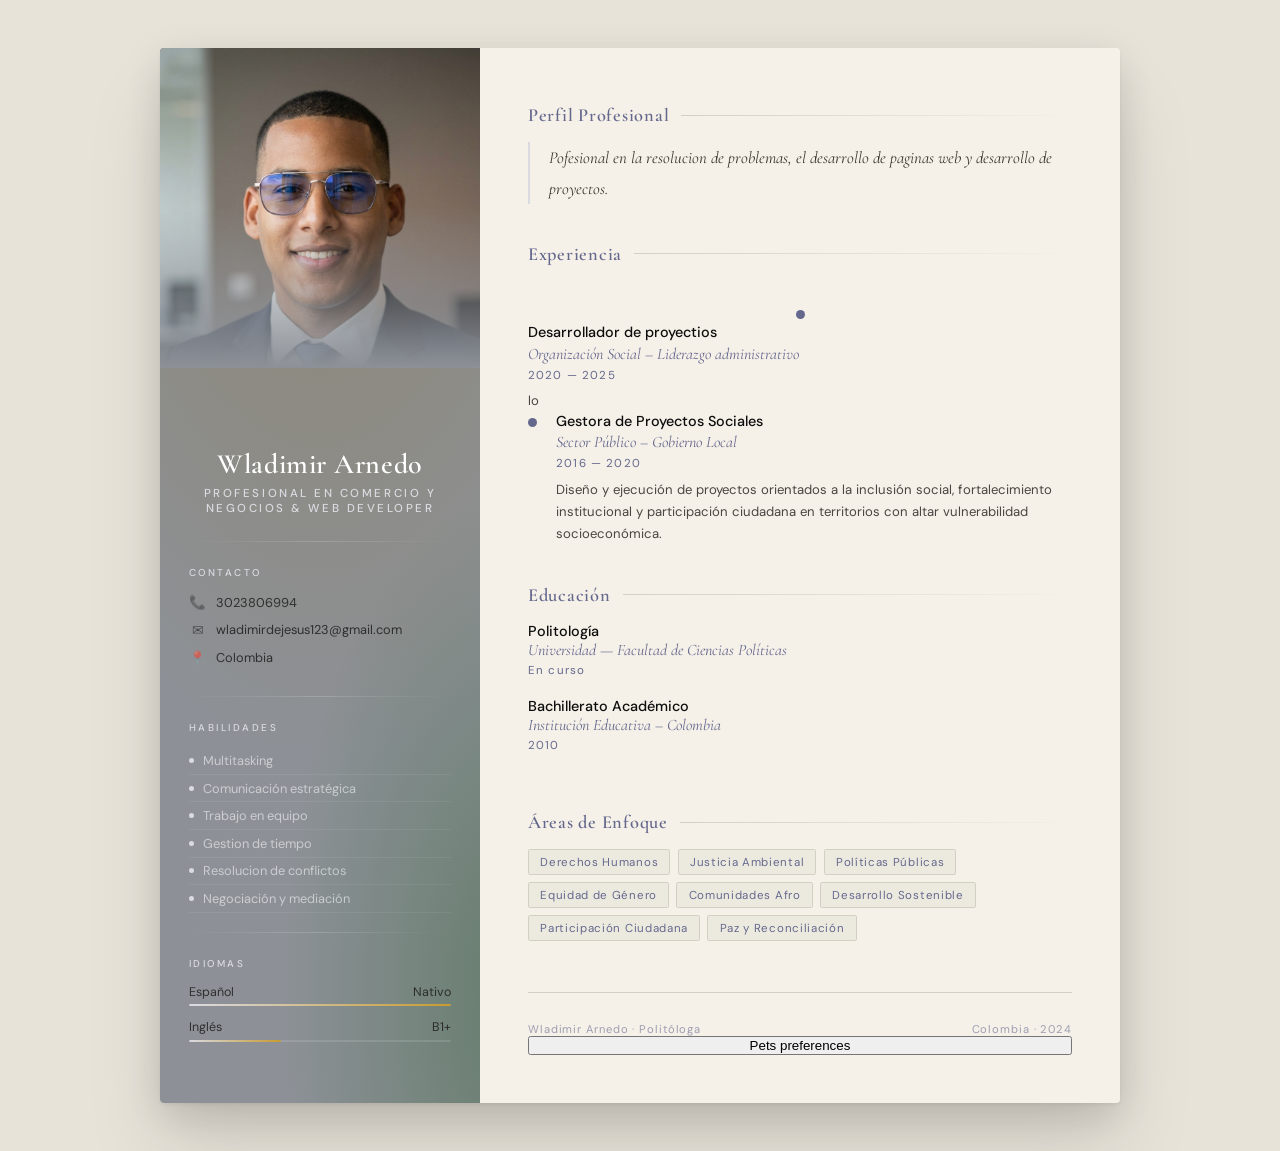
==== index.html @ 80c68c96 "Add files via upload" ====
<!DOCTYPE html>
<html lang="es">
<head>
<meta charset="UTF-8" />
<meta name="viewport" content="width=device-width, initial-scale=1.0"/>
<title>CV – Wladimir Arnedo</title>
<link href="https://fonts.googleapis.com/css2?family=Cormorant+Garamond:ital,wght@0,300;0,400;0,600;1,300;1,400&family=DM+Sans:wght@300;400;500&display=swap" rel="stylesheet"/>
<link rel="stylesheet" href="styleCV.css">
</head>
<body>
<article class="card">
<!-- ═══ SIDEBAR ═══ -->
<aside class="sidebar">

    <div class="photo-wrap">
    
    <img src="wlad.png" alt="Wladimir Arnedo"/>
    </div>

    <div class="name-block">
    <h1>Wladimir Arnedo</h1>
    <p class="title">Profesional en comercio y negocios  &amp; Web developer</p>
    </div>

    <div class="s-divider"></div>

    <div class="s-section">
    <p class="s-heading">Contacto</p>
    <div class="contact-item"><span class="ico">📞</span> 3023806994</div>
    <div class="contact-item"><span class="ico">✉</span> wladimirdejesus123@gmail.com</div>
    <div class="contact-item"><span class="ico">📍</span> Colombia</div>
    </div>

    <div class="s-divider" style="margin-top:1.2rem"></div>

    <div class="s-section">
    <p class="s-heading">Habilidades</p>
    <ul class="skill-list">
        <li>Multitasking</li>
        <li>Comunicación estratégica</li>
        <li>Trabajo en equipo</li>
        <li>Gestion de tiempo</li>
        <li>Resolucion de conflictos </li>
        <li>Negociación y mediación</li>
    </ul>
    </div>

    <div class="s-divider" style="margin-top:1.2rem"></div>

    <div class="s-section">
    <p class="s-heading">Idiomas</p>
    <div class="lang-item">
        <div class="lang-label"><span>Español</span><span>Nativo</span></div>
        <div class="lang-bar"><span style="width:100%"></span></div>
        
</div>
    <div class="lang-item">
        <div class="lang-label"><span>Inglés</span><span>B1+</span></div>
        <div class="lang-bar"><span style="width:35%"></span></div>
    </div>
    </div>

</aside>

<!-- ═══ CONTENIDO PRINCIPAL ═══ -->
<main class="main">

    <section class="m-section">
    <h2 class="m-heading">Perfil Profesional</h2>
    <p class="profile-text">
        Pofesional en la resolucion de problemas, el desarrollo de paginas web 
        y desarrollo de proyectos.
    </p>
    </section>

    <section class="m-section">
    <h2 class="m-heading">Experiencia</h2>

    <div class="exp-item">
    </div>
        
        <div class="exp-dot-col">
        <div class="exp-dot"> </div>
        <div class="exp-line"></div>
        </div>
        <div>
        <p class="exp-role">Desarrollador de proyectios</p>
        <p class="exp-org">Organización Social – Liderazgo administrativo</p>
        <p class="exp-date">2020 — 2025</p>
        <p class="exp-desc">
            lo
        </p>
        </div>
    </div>

    <div class="exp-item">
        <div class="exp-dot-col">
        <div class="exp-dot"></div>
        <div class="exp-line"></div>
        </div>
        <div>
        <p class="exp-role">Gestora de Proyectos Sociales</p>
        <p class="exp-org">Sector Público – Gobierno Local</p>
        <p class="exp-date">2016 — 2020</p>
        <p class="exp-desc">
            Diseño y ejecución de proyectos orientados a la inclusión social,
            fortalecimiento institucional y participación ciudadana en territorios

con altar vulnerabilidad socioeconómica.
        </p>
        </div>
    </div>

    </section>

    <section class="m-section">
    <h2 class="m-heading">Educación</h2>
    <div class="edu-item">
        <p class="edu-degree">Politología</p>
        <p class="edu-school">Universidad — Facultad de Ciencias Políticas</p>
        <p class="edu-year">En curso</p>
    </div>
    <div class="edu-item">
        <p class="edu-degree">Bachillerato Académico</p>
        <p class="edu-school">Institución Educativa – Colombia</p>
        <p class="edu-year">2010</p>
    </div>
    </section>

    <section class="m-section">
    <h2 class="m-heading">Áreas de Enfoque</h2>
    <div class="tags">
        <span class="tag">Derechos Humanos</span>
        <span class="tag">Justicia Ambiental</span>
        <span class="tag">Políticas Públicas</span>
        <span class="tag">Equidad de Género</span>
        <span class="tag">Comunidades Afro</span>
        <span class="tag">Desarrollo Sostenible</span>
        <span class="tag">Participación Ciudadana</span>
        <span class="tag">Paz y Reconciliación</span>
    </div>
    </section>

    <div class="footer-strip">
    <span>Wladimir Arnedo · Politóloga</span>
    <span>Colombia · 2024</span>
    </div>
    <button class="btn-Pets page" onclick="window.location.href='Petspreferences.html'">Pets preferences</button>


</main>

</article>
</body>
</html>
---- styleCV.css ----
:root {
--ink:       #0d0d0d;
--paper:     #f5f0e8;
--accent:    #64688d;
--accent2:   #dadae1;
--muted:     #64688d;
--line:      #d4cfc4;
--sidebar:   #8d9197;
--sidebar-t: rgba(32, 29, 29, 0.85);
--sidebar-m: rgba(255, 255, 255, 0.55);
}

*, *::before, *::after { box-sizing: border-box; margin: 0; padding: 0; }

html { font-size: 16px; }

body {
padding: 3rem 1rem;
background: #e8e3d9;
font-family: 'DM Sans', sans-serif;
color: var(--ink);
min-height: 100vh;
display: flex;
align-items: center;
justify-content: center;padding: 3rem 1rem;
}
.pw {position: relative; 
    width:100%;
    padding-top: 100%;
    flex-shrink: 0;
    overflow: hidden;
}
.card {
display: grid;
grid-template-columns: 320px 1fr;
width: min(960px, 100%);
background: var(--paper);
box-shadow:
    0 2px 4px rgba(0,0,0,.06),
    0 12px 40px rgba(0,0,0,.14),
    0 50px 80px rgba(0,0,0,.10);
border-radius: 4px;
overflow: hidden;
opacity: 0;
transform: translateY(28px);
animation: fadeUp .9s cubic-bezier(.22,1,.36,1) .1s forwards;
}

@keyframes fadeUp {
to { opacity: 1; transform: none; }
}

/* SIDEBAR */
.sidebar {
background: var(--sidebar);
color: var(--sidebar-t);
padding: 0 0 3rem;
display: flex;
flex-direction: column;
position: relative;
overflow: hidden;
}

.sidebar::before {
content: '';
position: absolute;
inset: 0;
background:
    radial-gradient(ellipse 180% 120% at 50% -10%, rgba(139,105,20,.35) 0%, transparent 65%),
    radial-gradient(ellipse 120% 80% at 110% 90%, rgba(44,95,46,.4) 0%, transparent 60%);
pointer-events: none;
}

/* Foto */
.photo-wrap {
position: relative;
width: 100%;
padding-top: 100%;
flex-shrink: 0;
overflow: hidden;
}

.photo-wrap img {
position: absolute;
inset: 0;
width: 100%;
height: 100%;
object-fit: cover;
object-position: center top;
display: block;
transition: transform 8s ease;
}

.card:hover .photo-wrap img { transform: scale(1.04); }
.photo-wrap::after {
content: '';
position: absolute;
bottom: 0; left: 0; right: 0;
height: 50%;
background: linear-gradient(to bottom, transparent, var(--sidebar));
}

/* Nombre */
.name-block {
position: relative;
text-align: center;
margin-top: 5rem;
padding: 0 .8rem 1.6rem;
z-index: 1;
}

.name-block h1 {
font-family: 'Cormorant Garamond', serif;
font-weight: 600;
font-size: 1.75rem;
letter-spacing: .02em;
line-height: 1.15;
color: #fff;
}

.name-block .title {
font-size: .72rem;
font-weight: 500;
letter-spacing: .22em;
text-transform: uppercase;
color: var(--accent2);
margin-top: .35rem;
}

/* Divisor */
.s-divider {
height: 1px;
background: linear-gradient(90deg, transparent, rgba(255,255,255,.18), transparent);
margin: 0 1.8rem .1rem;
}

/* Secciones sidebar */
.s-section {
padding: 1.4rem 1.8rem 0;
position: relative;
z-index: 1;
animation: fadeUp .8s cubic-bezier(.22,1,.36,1) both;
}
.s-section:nth-child(3) { animation-delay:.25s }
.s-section:nth-child(4) { animation-delay:.35s }
.s-section:nth-child(5) { animation-delay:.45s }
.s-section:nth-child(6) { animation-delay:.55s }

.s-heading {
font-size: .62rem;
font-weight: 500;
letter-spacing: .25em;
text-transform: uppercase;
color: var(--accent2);
margin-bottom: .85rem;
}

.contact-item {
display: flex;
align-items: center;
gap: .6rem;
font-size: .8rem;
color: var(--sidebar-t);
margin-bottom: .55rem;
line-height: 1.4;
}

.contact-item .ico {
width: 18px;
text-align: center;
font-size: .85rem;
opacity: .7;
flex-shrink: 0;
}

.skill-list { list-style: none; }

.skill-list li {
font-size: .8rem;
color: var(--sidebar-m);
padding: .3rem 0;
border-bottom: 1px solid rgba(255,255,255,.07);
display: flex;
align-items: center;
gap: .55rem;
transition: color .2s;
}
.skill-list li:hover { color: #fff; }

.skill-list li::before {
content: '';
width: 5px; height: 5px;
border-radius: 50%;
background: var(--accent2);
flex-shrink: 0;
}

.lang-item { margin-bottom: .8rem; }

.lang-label {
display: flex;
justify-content: space-between;
font-size: .78rem;
color: var(--sidebar-t);
margin-bottom: .3rem;
}

.lang-bar {
height: 2px;
background: rgba(255,255,255,.12);
border-radius: 2px;
overflow: hidden;
}

.lang-bar span {
display: block;
height: 100%;
background: linear-gradient(90deg, var(--accent2), #c89b30);
border-radius: 2px;
transform-origin: left;
transform: scaleX(0);
animation: barGrow 1s cubic-bezier(.22,1,.36,1) 1s forwards;
}

@keyframes barGrow { to { transform: scaleX(1); } }

/* CONTENIDO PRINCIPAL */
.main {
padding: 3.5rem 3rem 3rem;
display: flex;
flex-direction: column;
}

.m-section {
padding-bottom: 2.4rem;
opacity: 0;
transform: translateX(16px);
animation: slideIn .7s cubic-bezier(.22,1,.36,1) both;
}

.m-section:nth-child(1) { animation-delay:.3s }
.m-section:nth-child(2) { animation-delay:.45s }
.m-section:nth-child(3) { animation-delay:.6s }
.m-section:nth-child(4) { animation-delay:.75s }

@keyframes slideIn { to { opacity:1; transform:none; } }

.m-heading {
font-family: 'Cormorant Garamond', serif;
font-size: 1.15rem;
font-weight: 600;
letter-spacing: .04em;
color: var(--accent);
display: flex;
align-items: center;
gap: .75rem;
margin-bottom: 1rem;
}

.m-heading::after {
content: '';
flex: 1;
height: 1px;
background: linear-gradient(90deg, var(--line), transparent);
}

.profile-text {
font-family: 'Cormorant Garamond', serif;
font-size: 1.05rem;
font-style: italic;
color: #3d3830;
line-height: 1.85;
border-left: 2px solid var(--accent2);
padding-left: 1.2rem;
}

/* Experiencia */
.exp-item {
display: grid;
grid-template-columns: auto 1fr;
gap: 0 1.2rem;
margin-bottom: 1.5rem;
}
.exp-item:last-child { margin-bottom: 0; }

.exp-dot-col {
display: flex;
flex-direction: column;
align-items: center;
padding-top: .35rem;
}

.exp-dot {
width: 9px; height: 9px;
border-radius: 50%;
background: var(--accent);
flex-shrink: 0;
}

.exp-line {
width: 1px;
flex: 1;
background: var(--line);
margin-top: 4px;
}

.exp-item:last-child .exp-line { display: none; }

.exp-role { font-weight: 500; font-size: .9rem; color: var(--ink); margin-bottom: .15rem; }
.exp-org  { font-family: 'Cormorant Garamond', serif; font-size: 1rem; color: var(--accent); font-style: italic; }
.exp-date { font-size: .72rem; letter-spacing: .1em; color: var(--muted); margin: .25rem 0 .45rem; }
.exp-desc { font-size: .82rem; color: #4a4540; line-height: 1.7; }

/* Educación */
.edu-item { margin-bottom: 1.2rem; }
.edu-degree { font-weight: 500; font-size: .9rem; color: var(--ink); }
.edu-school { font-family: 'Cormorant Garamond', serif; font-size: 1rem; color: var(--accent); font-style: italic; }
.edu-year   { font-size: .72rem; letter-spacing: .1em; color: var(--muted); margin-top: .2rem; }

/* Tags */
.tags { display: flex; flex-wrap: wrap; gap: .45rem; margin-top: .9rem; }

.tag {
font-size: .72rem;
letter-spacing: .06em;
padding: .28rem .7rem;
border: 1px solid var(--line);
border-radius: 2px;
color: var(--muted);
background: rgba(44,95,46,.04);
transition: border-color .2s, color .2s, background .2s;
cursor: default;
}

.tag:hover {
border-color: var(--accent);
color: var(--accent);
background: rgba(44,95,46,.07);
}

/* Footer */
.footer-strip {
margin-top: auto;
padding-top: 1.8rem;
border-top: 1px solid var(--line);
display: flex;
justify-content: space-between;
align-items: center;
font-size: .7rem;
color: var(--muted);
letter-spacing: .08em;
}

.footer-strip span { opacity: .6; }
/* RESPONSIVE */
@media (max-width: 680px) {
.card { grid-template-columns: 1fr; }
.photo-wrap { padding-top: 72%; }
.main { padding: 2rem 1.6rem; }
.s-section { padding: 1.2rem 1.4rem 0; }
}
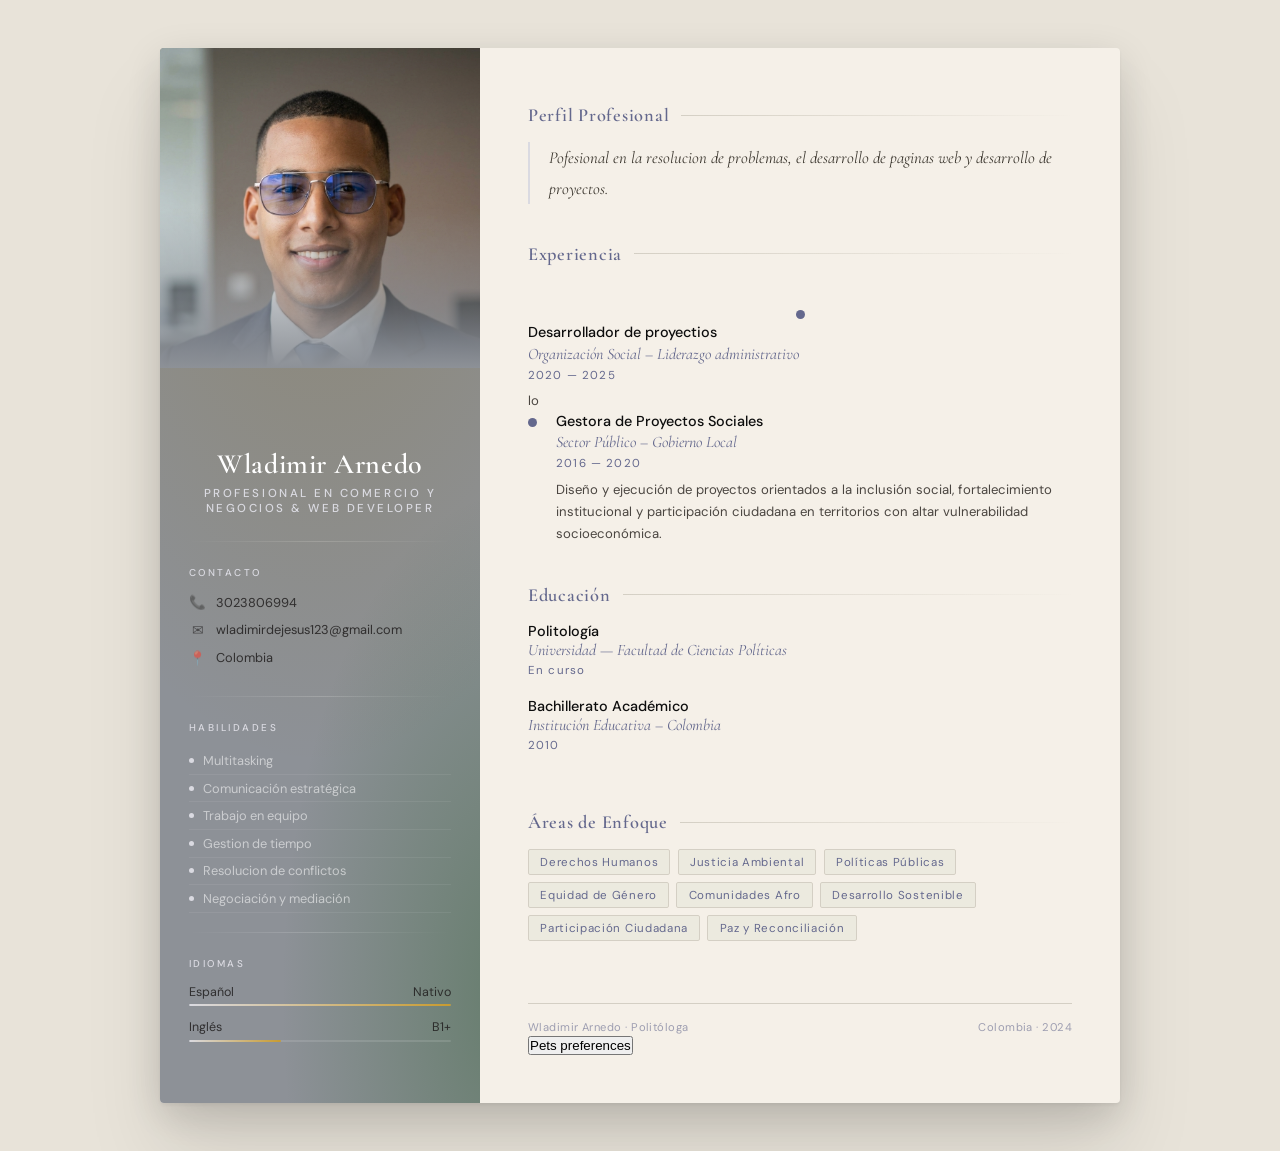
==== commit cb5b8c2f: "Add files via upload" ====
--- a/index.html
+++ b/index.html
@@ -145,8 +145,9 @@
     <span>Wladimir Arnedo · Politóloga</span>
     <span>Colombia · 2024</span>
     </div>
-    <button class="btn-Pets page" onclick="window.location.href='Petspreferences.html'">Pets preferences</button>
-
+<div class="contenedor-inferior">
+        <button class="btn-return" onclick="window.location.href='Petspreferences.html'">Pets preferences</button>
+    </div>
 
 </main>
 
--- a/styleCV.css
+++ b/styleCV.css
@@ -341,15 +341,26 @@
 /* Footer */
 .footer-strip {
 margin-top: auto;
-padding-top: 1.8rem;
+padding-top: 1rem;
 border-top: 1px solid var(--line);
 display: flex;
 justify-content: space-between;
 align-items: center;
 font-size: .7rem;
 color: var(--muted);
-letter-spacing: .08em;
-}
+letter-spacing: .04em;
+}
+.button{    
+padding: 2px 6px;     /* Reducción drástica del tamaño */
+font-size: 0.65rem;   /* Letra muy pequeña y elegante */
+width: fit-content;   /* Solo ocupa lo necesario para el texto */
+margin: 5px auto;     /* Lo separa un poco del texto superior y lo centra */
+display: block;       /* Permite que el margen 'auto' funcione */
+border-radius: 3px;
+
+}
+
+
 
 .footer-strip span { opacity: .6; }
 /* RESPONSIVE */
